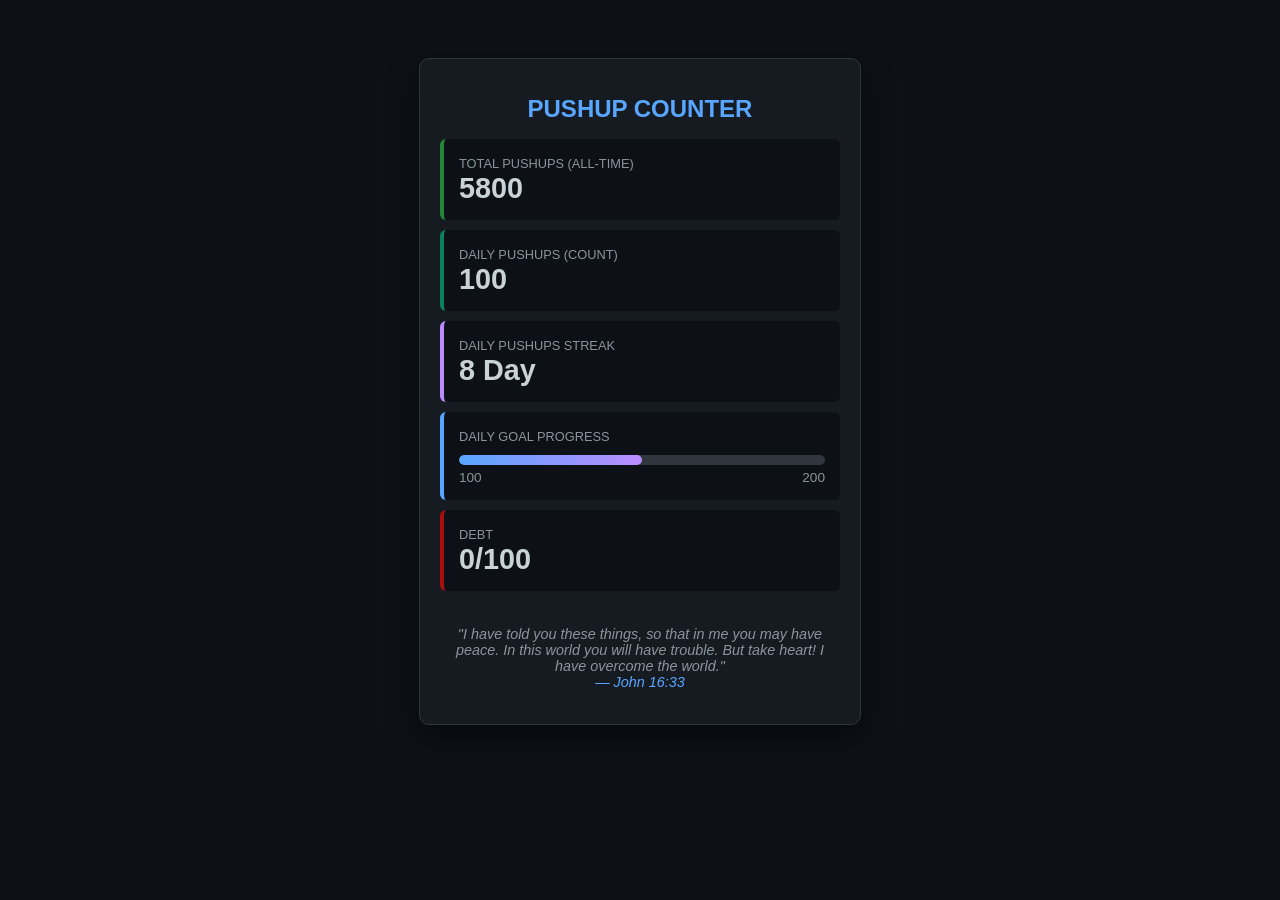
==== index.html @ 9c1dc04c "Update index.html" ====
<!DOCTYPE html>
<html lang="en">
<head>
    <meta charset="UTF-8">
    <title>Matthew // Pushup Counter</title>
    <style>
        body {
            background-color: #0d1117;
            color: #c9d1d9;
            font-family: 'Segoe UI', Tahoma, Geneva, Verdana, sans-serif;
            display: flex;
            justify-content: center;
            padding: 50px;
        }
        .container {
            width: 400px;
            background: #161b22;
            padding: 20px;
            border-radius: 10px;
            border: 1px solid #30363d;
            box-shadow: 0 10px 30px rgba(0,0,0,0.5);
        }
        h1 { color: #58a6ff; text-align: center; font-size: 1.5rem; }
        .stat-box {
            background: #0d1117;
            padding: 15px;
            margin: 10px 0;
            border-radius: 6px;
            border-left: 4px solid #238636;
        }
        .label { font-size: 0.8rem; color: #8b949e; text-transform: uppercase; }
        .value { font-size: 1.8rem; font-weight: bold; display: block; }
        
        .percentage-bar {
            height: 10px;
            background: #30363d;
            border-radius: 5px;
            margin-top: 10px;
            overflow: hidden;
        }
        .percentage-fill {
            height: 100%;
            width: 0%; 
            background: linear-gradient(90deg, #58a6ff, #bc8cff);
            border-radius: 5px;
            transition: width 0.8s ease-in-out; 
        }
        
        .progress-labels {
            display: flex;
            justify-content: space-between;
            margin-top: 5px;
            font-size: 0.85rem;
            color: #8b949e;
        }

        .quote-container {
            min-height: 60px;
            display: flex;
            flex-direction: column;
            align-items: center;
            justify-content: center;
            margin-top: 20px;
        }
        .quote { 
            font-style: italic; 
            font-size: 0.9rem; 
            color: #8b949e; 
            text-align: center; 
        }
        strong { color: #58a6ff; font-weight: normal; }
    </style>
</head>
<body>

<div class="container">
    <h1>PUSHUP COUNTER</h1>
    
    <div class="stat-box">
        <span class="label">Total Pushups (All-Time)</span>
        <span class="value">5800</span>
    </div>

    <div class="stat-box" style="border-left-color: #0b8160;">
        <span class="label">Daily Pushups (Count)</span>
        <span class="value" id="current-count">100</span>
    </div>

    <div class="stat-box" style="border-left-color: #bc8cff;">
        <span class="label">Daily Pushups Streak</span>
        <span class="value">8 Day</span>
    </div>

    <div class="stat-box" style="border-left-color: #58a6ff;">
        <span class="label">Daily Goal Progress</span>
        <div class="percentage-bar">
            <div class="percentage-fill" id="progress-fill"></div>
        </div>
        <div class="progress-labels">
            <span id="start-val">0</span>
            <span id="goal-val">200</span> 
        </div>
    </div>

    <div class="stat-box" style="border-left-color: #a90e0e;">
        <span class="label">Debt</span>
        <span class="value" id="debt-display">0/100</span>
    </div>

    <div class="quote-container">
        <p class="quote" id="quote-text">"Syncing motivation from the cloud..."</p>
    </div>
</div>

<script>
    const currentText = document.getElementById('current-count').innerText;
    const current = parseInt(currentText);
    const goal = parseInt(document.getElementById('goal-val').innerText);
    
    let percentage = (current / goal) * 100;
    if (percentage > 100) percentage = 100;

    setTimeout(() => {
        document.getElementById('progress-fill').style.width = percentage + "%";
        document.getElementById('start-val').innerText = current;
    }, 200);

    const auraQuotes = [
        { text: "May the God of hope fill you with all joy and peace as you trust in him, so that you may overflow with hope by the power of the Holy Spirit.", author: "Romans 15:13" },
        { text: "Trust in the Lord with all your heart, and do not lean on your own understanding. In all your ways acknowledge Him, and He will make your paths straight.", author: "Proverbs 3:5-6" },
        { text: "I have told you these things, so that in me you may have peace. In this world you will have trouble. But take heart! I have overcome the world.", author: "John 16:33" },
        { text: "For I, the LORD your God, hold your right hand; it is I who say to you, 'Fear not, I am the one who helps you.'", author: "Isaiah 41:13" },
        { text: "So do not fear, for I am with you; do not be dismayed, for I am your God. I will strengthen you and help you; I will uphold you with my righteous right hand.", author: "Isaiah 41:10" }
    ];

    function loadLocalQuote() {
        const quoteEl = document.getElementById('quote-text');
        const randomQuote = auraQuotes[Math.floor(Math.random() * auraQuotes.length)];
        quoteEl.innerHTML = `"${randomQuote.text}"<br><strong>— ${randomQuote.author}</strong>`;
    }

    loadLocalQuote();
</script>

</body>
</html>
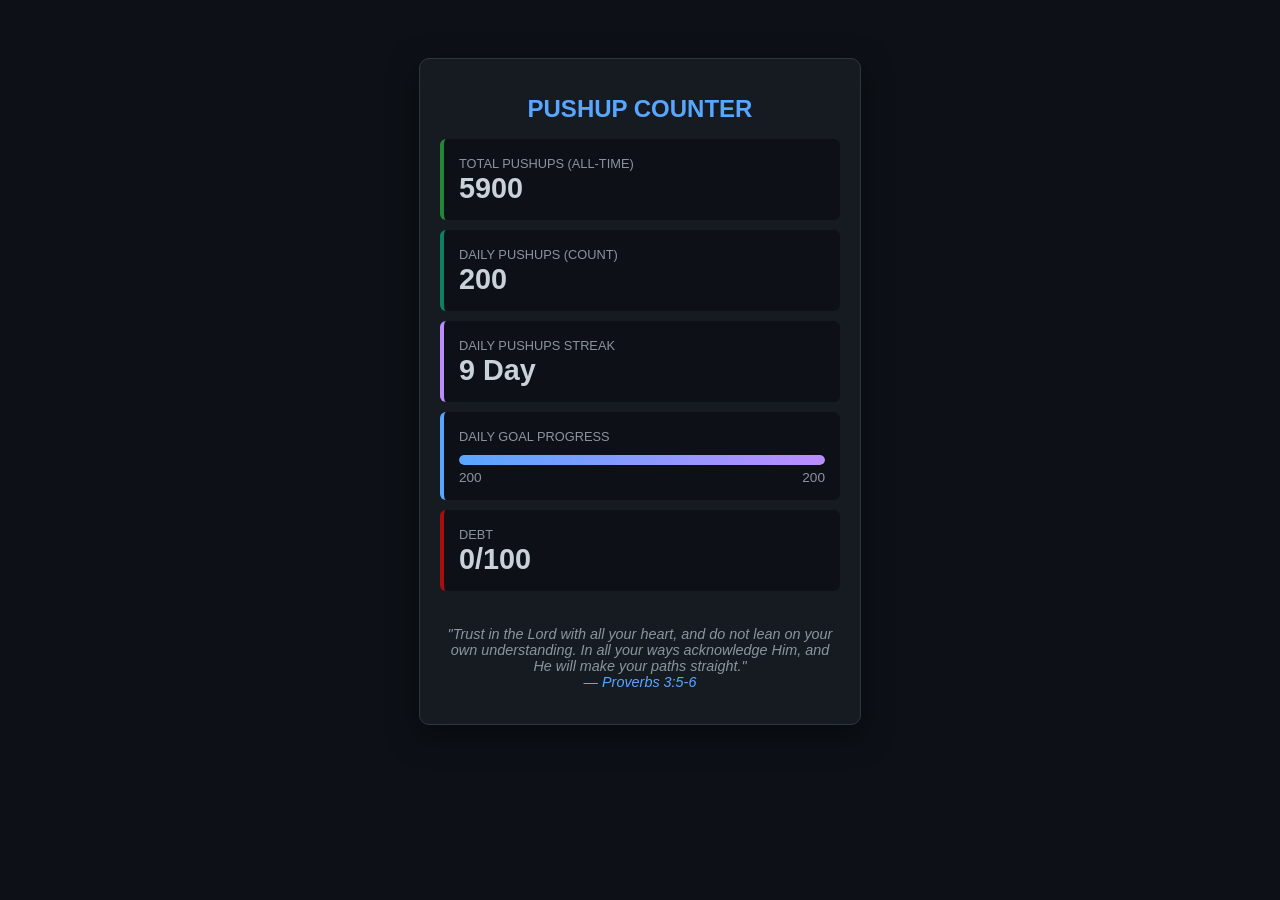
==== commit 0fd6018e: "Update pushup statistics in index.html" ====
--- a/index.html
+++ b/index.html
@@ -78,17 +78,17 @@
     
     <div class="stat-box">
         <span class="label">Total Pushups (All-Time)</span>
-        <span class="value">5800</span>
+        <span class="value">5900</span>
     </div>
 
     <div class="stat-box" style="border-left-color: #0b8160;">
         <span class="label">Daily Pushups (Count)</span>
-        <span class="value" id="current-count">100</span>
+        <span class="value" id="current-count">200</span>
     </div>
 
     <div class="stat-box" style="border-left-color: #bc8cff;">
         <span class="label">Daily Pushups Streak</span>
-        <span class="value">8 Day</span>
+        <span class="value">9 Day</span>
     </div>
 
     <div class="stat-box" style="border-left-color: #58a6ff;">
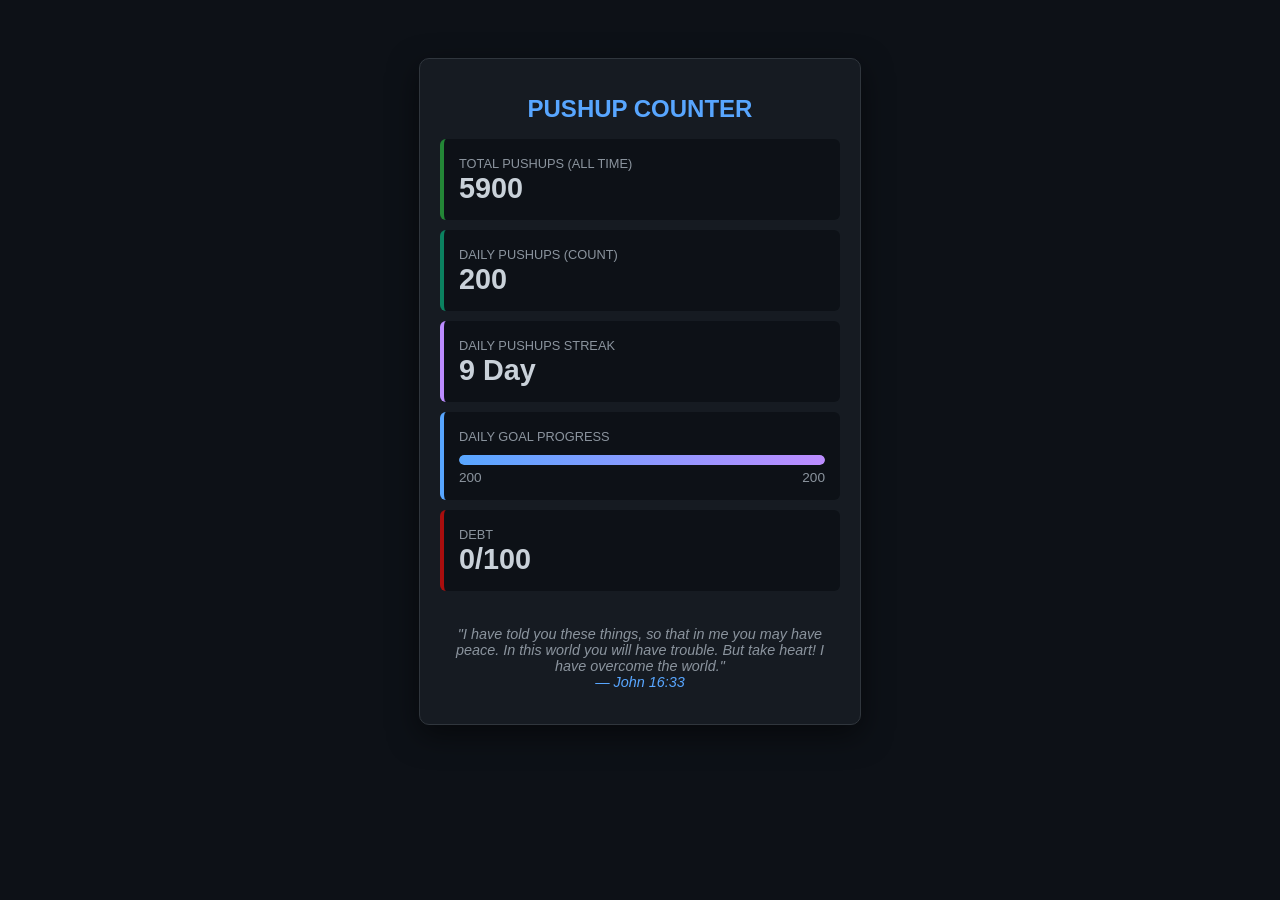
==== commit 846ecdb7: "Fix label text formatting in index.html" ====
--- a/index.html
+++ b/index.html
@@ -77,7 +77,7 @@
     <h1>PUSHUP COUNTER</h1>
     
     <div class="stat-box">
-        <span class="label">Total Pushups (All-Time)</span>
+        <span class="label">Total Pushups (All Time)</span>
         <span class="value">5900</span>
     </div>
 
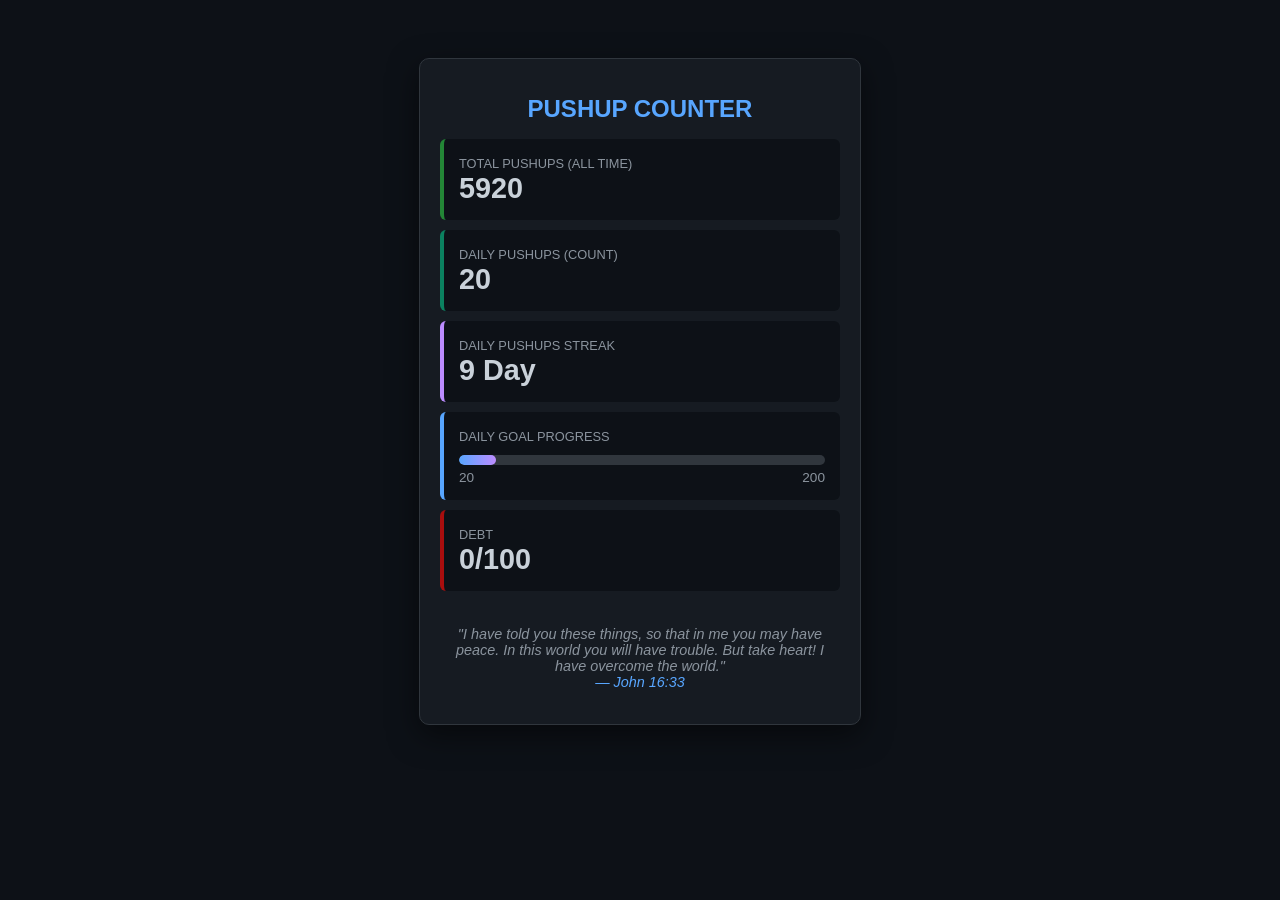
==== commit fa8bc19b: "Update index.html" ====
--- a/index.html
+++ b/index.html
@@ -78,12 +78,12 @@
     
     <div class="stat-box">
         <span class="label">Total Pushups (All Time)</span>
-        <span class="value">5900</span>
+        <span class="value">5920</span>
     </div>
 
     <div class="stat-box" style="border-left-color: #0b8160;">
         <span class="label">Daily Pushups (Count)</span>
-        <span class="value" id="current-count">200</span>
+        <span class="value" id="current-count">20</span>
     </div>
 
     <div class="stat-box" style="border-left-color: #bc8cff;">
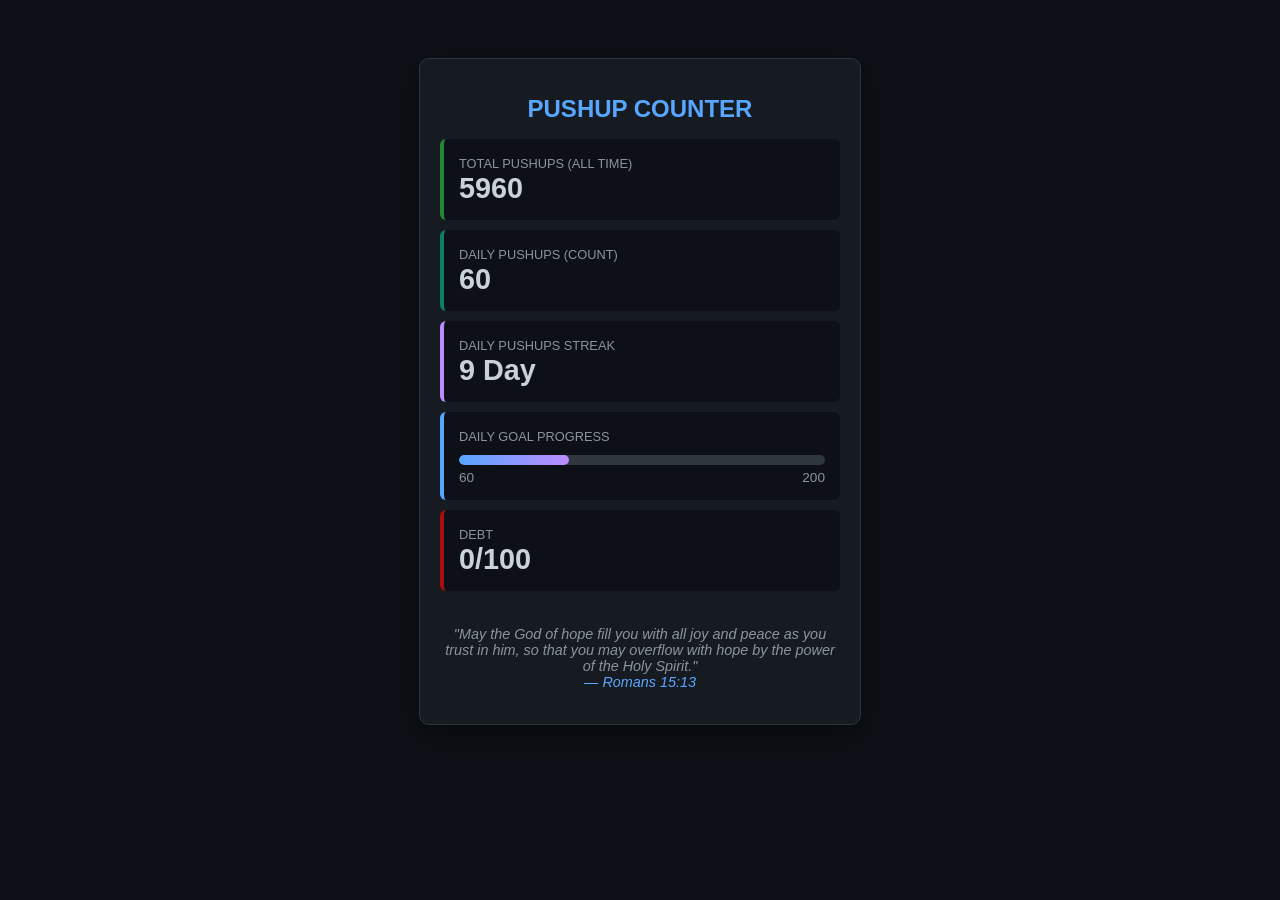
==== commit 865cb4a1: "Update index.html" ====
--- a/index.html
+++ b/index.html
@@ -78,12 +78,12 @@
     
     <div class="stat-box">
         <span class="label">Total Pushups (All Time)</span>
-        <span class="value">5920</span>
+        <span class="value">5960</span>
     </div>
 
     <div class="stat-box" style="border-left-color: #0b8160;">
         <span class="label">Daily Pushups (Count)</span>
-        <span class="value" id="current-count">20</span>
+        <span class="value" id="current-count">60</span>
     </div>
 
     <div class="stat-box" style="border-left-color: #bc8cff;">
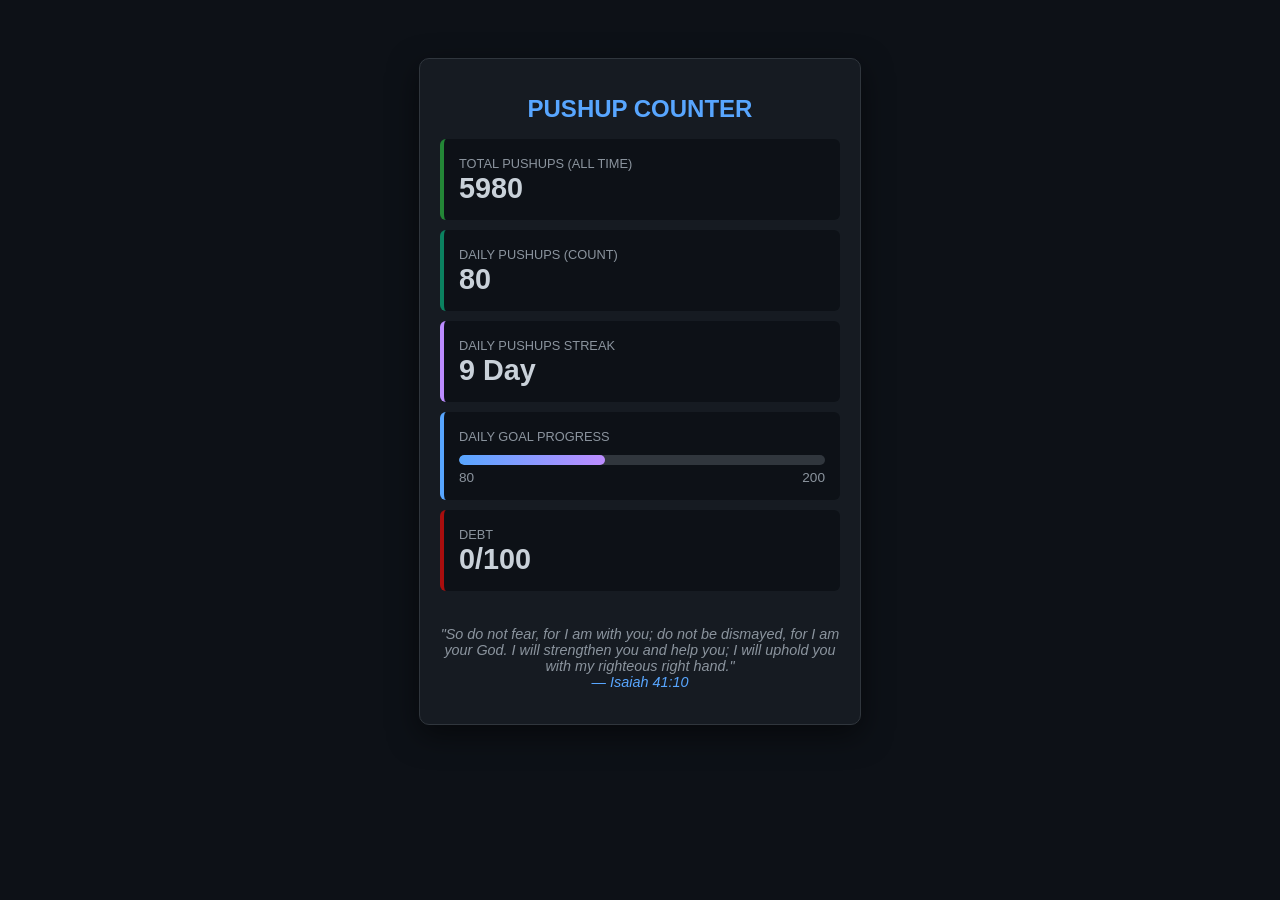
==== commit 719cccf0: "Update index.html" ====
--- a/index.html
+++ b/index.html
@@ -78,12 +78,12 @@
     
     <div class="stat-box">
         <span class="label">Total Pushups (All Time)</span>
-        <span class="value">5960</span>
+        <span class="value">5980</span>
     </div>
 
     <div class="stat-box" style="border-left-color: #0b8160;">
         <span class="label">Daily Pushups (Count)</span>
-        <span class="value" id="current-count">60</span>
+        <span class="value" id="current-count">80</span>
     </div>
 
     <div class="stat-box" style="border-left-color: #bc8cff;">
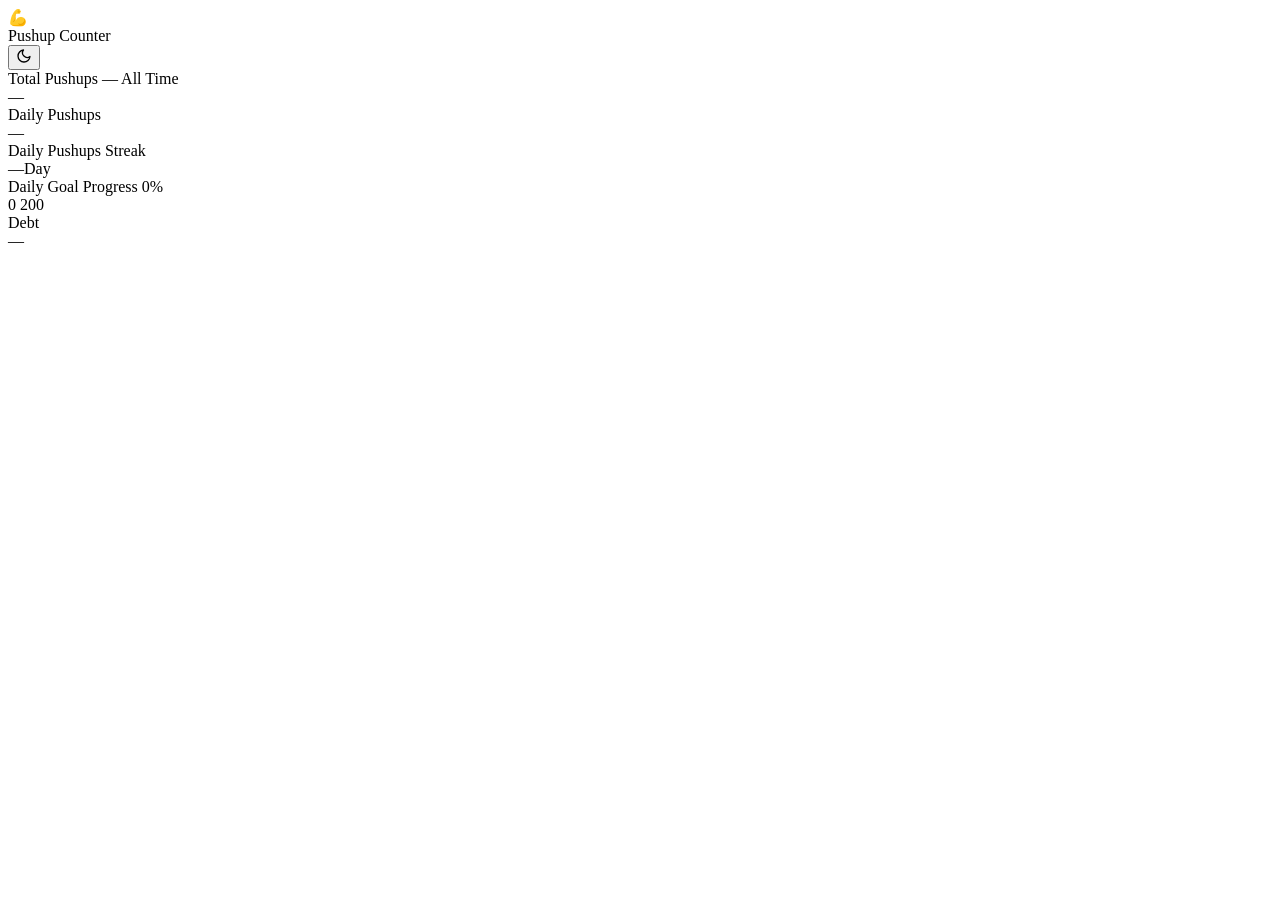
==== commit b395c0f8: "Update index.html" ====
--- a/index.html
+++ b/index.html
@@ -1,146 +1,72 @@
 <!DOCTYPE html>
-<html lang="en">
+<html lang="en" data-theme="dark">
 <head>
-    <meta charset="UTF-8">
-    <title>Matthew // Pushup Counter</title>
-    <style>
-        body {
-            background-color: #0d1117;
-            color: #c9d1d9;
-            font-family: 'Segoe UI', Tahoma, Geneva, Verdana, sans-serif;
-            display: flex;
-            justify-content: center;
-            padding: 50px;
-        }
-        .container {
-            width: 400px;
-            background: #161b22;
-            padding: 20px;
-            border-radius: 10px;
-            border: 1px solid #30363d;
-            box-shadow: 0 10px 30px rgba(0,0,0,0.5);
-        }
-        h1 { color: #58a6ff; text-align: center; font-size: 1.5rem; }
-        .stat-box {
-            background: #0d1117;
-            padding: 15px;
-            margin: 10px 0;
-            border-radius: 6px;
-            border-left: 4px solid #238636;
-        }
-        .label { font-size: 0.8rem; color: #8b949e; text-transform: uppercase; }
-        .value { font-size: 1.8rem; font-weight: bold; display: block; }
-        
-        .percentage-bar {
-            height: 10px;
-            background: #30363d;
-            border-radius: 5px;
-            margin-top: 10px;
-            overflow: hidden;
-        }
-        .percentage-fill {
-            height: 100%;
-            width: 0%; 
-            background: linear-gradient(90deg, #58a6ff, #bc8cff);
-            border-radius: 5px;
-            transition: width 0.8s ease-in-out; 
-        }
-        
-        .progress-labels {
-            display: flex;
-            justify-content: space-between;
-            margin-top: 5px;
-            font-size: 0.85rem;
-            color: #8b949e;
-        }
-
-        .quote-container {
-            min-height: 60px;
-            display: flex;
-            flex-direction: column;
-            align-items: center;
-            justify-content: center;
-            margin-top: 20px;
-        }
-        .quote { 
-            font-style: italic; 
-            font-size: 0.9rem; 
-            color: #8b949e; 
-            text-align: center; 
-        }
-        strong { color: #58a6ff; font-weight: normal; }
-    </style>
+  <meta charset="UTF-8">
+  <meta name="viewport" content="width=device-width, initial-scale=1.0">
+  <title>Matthew // Pushup Counter</title>
+  <link rel="preconnect" href="https://fonts.googleapis.com">
+  <link rel="preconnect" href="https://fonts.gstatic.com" crossorigin>
+  <link href="https://fonts.googleapis.com/css2?family=Inter:wght@300;400;500;600;700;800&display=swap" rel="stylesheet">
+  <link rel="stylesheet" href="styles.css">
 </head>
 <body>
+  <div class="app">
 
-<div class="container">
-    <h1>PUSHUP COUNTER</h1>
-    
-    <div class="stat-box">
-        <span class="label">Total Pushups (All Time)</span>
-        <span class="value">5980</span>
+    <header>
+      <div class="logo">
+        <div class="logo-icon">💪</div>
+        <span>Pushup Counter</span>
+      </div>
+      <div class="header-controls">
+        <button class="icon-btn" id="theme-toggle" title="Toggle theme">
+          <svg width="16" height="16" viewBox="0 0 24 24" fill="none" stroke="currentColor" stroke-width="2" stroke-linecap="round" stroke-linejoin="round">
+            <path d="M21 12.79A9 9 0 1 1 11.21 3 7 7 0 0 0 21 12.79z"/>
+          </svg>
+        </button>
+      </div>
+    </header>
+
+    <div class="stat-card" style="--accent-color: #3B82F6;">
+      <div class="stat-label">Total Pushups — All Time</div>
+      <div class="stat-value" id="stat-total">—</div>
     </div>
 
-    <div class="stat-box" style="border-left-color: #0b8160;">
-        <span class="label">Daily Pushups (Count)</span>
-        <span class="value" id="current-count">80</span>
+    <div class="stat-card" style="--accent-color: #22C55E;">
+      <div class="stat-label">Daily Pushups</div>
+      <div class="stat-value" id="stat-today">—</div>
     </div>
 
-    <div class="stat-box" style="border-left-color: #bc8cff;">
-        <span class="label">Daily Pushups Streak</span>
-        <span class="value">9 Day</span>
+    <div class="stat-card" style="--accent-color: #A855F7;">
+      <div class="stat-label">Daily Pushups Streak</div>
+      <div class="stat-value" id="stat-streak">—<span class="stat-unit">Day</span></div>
     </div>
 
-    <div class="stat-box" style="border-left-color: #58a6ff;">
-        <span class="label">Daily Goal Progress</span>
-        <div class="percentage-bar">
-            <div class="percentage-fill" id="progress-fill"></div>
-        </div>
-        <div class="progress-labels">
-            <span id="start-val">0</span>
-            <span id="goal-val">200</span> 
-        </div>
+    <div class="progress-card">
+      <div class="progress-header">
+        <span class="progress-label">Daily Goal Progress</span>
+        <span class="progress-pct" id="progress-pct">0%</span>
+      </div>
+      <div class="progress-track">
+        <div class="progress-fill" id="progress-fill"></div>
+      </div>
+      <div class="progress-range">
+        <span id="progress-range-start">0</span>
+        <span id="progress-range-end">200</span>
+      </div>
     </div>
 
-    <div class="stat-box" style="border-left-color: #a90e0e;">
-        <span class="label">Debt</span>
-        <span class="value" id="debt-display">0/100</span>
+    <div class="stat-card" style="--accent-color: #EF4444;">
+      <div class="stat-label">Debt</div>
+      <div class="stat-value" id="stat-debt">—</div>
     </div>
 
-    <div class="quote-container">
-        <p class="quote" id="quote-text">"Syncing motivation from the cloud..."</p>
+    <div class="quote-card">
+      <p class="quote-text" id="quote-text"></p>
+      <span class="quote-author" id="quote-author"></span>
     </div>
-</div>
 
-<script>
-    const currentText = document.getElementById('current-count').innerText;
-    const current = parseInt(currentText);
-    const goal = parseInt(document.getElementById('goal-val').innerText);
-    
-    let percentage = (current / goal) * 100;
-    if (percentage > 100) percentage = 100;
+  </div>
 
-    setTimeout(() => {
-        document.getElementById('progress-fill').style.width = percentage + "%";
-        document.getElementById('start-val').innerText = current;
-    }, 200);
-
-    const auraQuotes = [
-        { text: "May the God of hope fill you with all joy and peace as you trust in him, so that you may overflow with hope by the power of the Holy Spirit.", author: "Romans 15:13" },
-        { text: "Trust in the Lord with all your heart, and do not lean on your own understanding. In all your ways acknowledge Him, and He will make your paths straight.", author: "Proverbs 3:5-6" },
-        { text: "I have told you these things, so that in me you may have peace. In this world you will have trouble. But take heart! I have overcome the world.", author: "John 16:33" },
-        { text: "For I, the LORD your God, hold your right hand; it is I who say to you, 'Fear not, I am the one who helps you.'", author: "Isaiah 41:13" },
-        { text: "So do not fear, for I am with you; do not be dismayed, for I am your God. I will strengthen you and help you; I will uphold you with my righteous right hand.", author: "Isaiah 41:10" }
-    ];
-
-    function loadLocalQuote() {
-        const quoteEl = document.getElementById('quote-text');
-        const randomQuote = auraQuotes[Math.floor(Math.random() * auraQuotes.length)];
-        quoteEl.innerHTML = `"${randomQuote.text}"<br><strong>— ${randomQuote.author}</strong>`;
-    }
-
-    loadLocalQuote();
-</script>
-
+  <script src="app.js"></script>
 </body>
 </html>
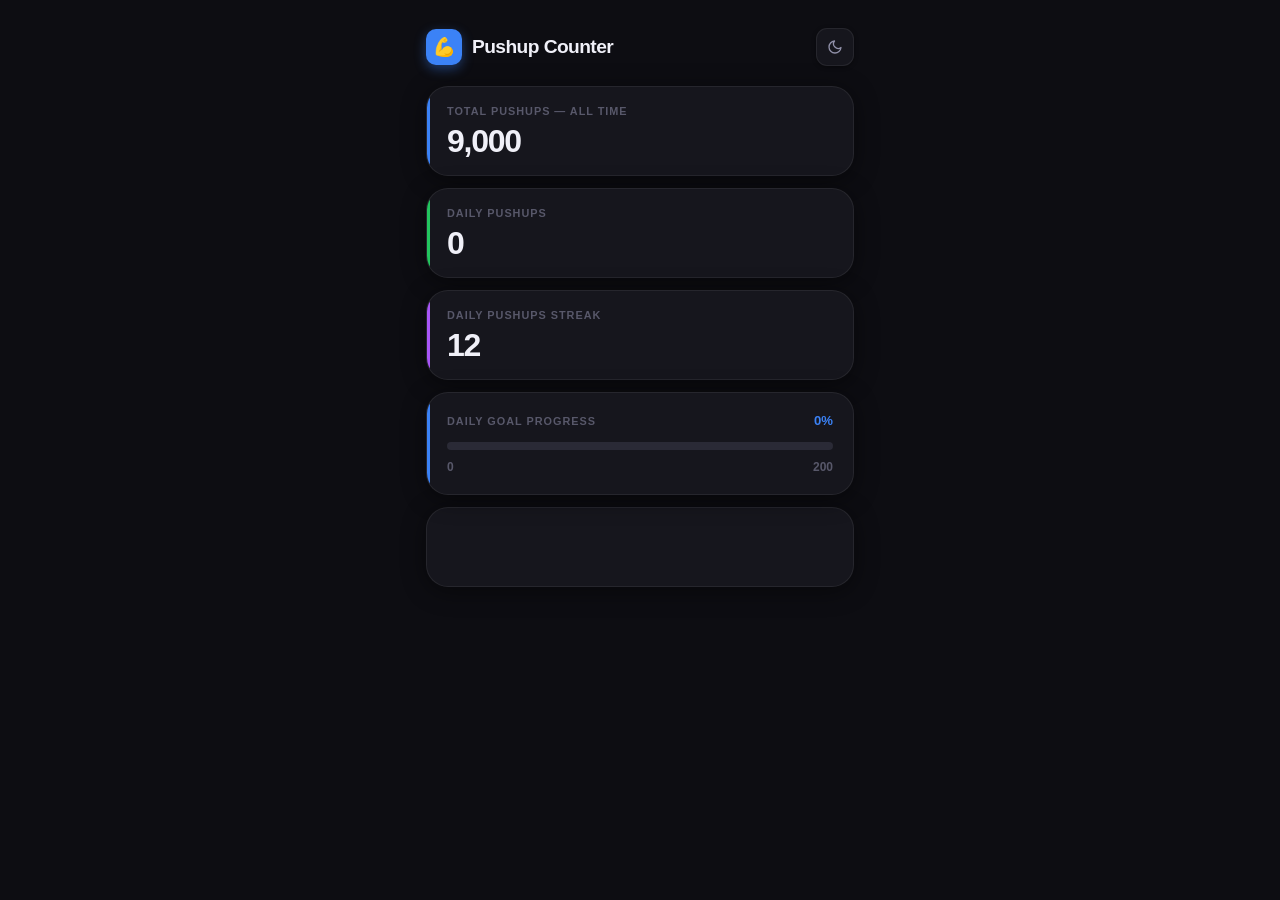
==== commit 4704fca1: "Update index.html" ====
--- a/index.html
+++ b/index.html
@@ -55,11 +55,6 @@
       </div>
     </div>
 
-    <div class="stat-card" style="--accent-color: #EF4444;">
-      <div class="stat-label">Debt</div>
-      <div class="stat-value" id="stat-debt">—</div>
-    </div>
-
     <div class="quote-card">
       <p class="quote-text" id="quote-text"></p>
       <span class="quote-author" id="quote-author"></span>
--- a/styles.css
+++ b/styles.css
@@ -0,0 +1,283 @@
+*, *::before, *::after {
+  box-sizing: border-box;
+  margin: 0;
+  padding: 0;
+}
+
+:root {
+  --accent: #3B82F6;
+  --accent-rgb: 59, 130, 246;
+}
+
+[data-theme="dark"] {
+  --bg: #0D0D12;
+  --surface: #16161D;
+  --surface-2: #1E1E27;
+  --surface-3: #2A2A36;
+  --surface-4: #36364A;
+  --text: #F0F0F8;
+  --text-2: #9090A8;
+  --text-3: #58586A;
+  --border: rgba(255, 255, 255, 0.07);
+  --shadow-sm: 0 1px 4px rgba(0, 0, 0, 0.4);
+  --shadow-md: 0 4px 24px rgba(0, 0, 0, 0.45);
+  --shadow-lg: 0 12px 48px rgba(0, 0, 0, 0.6);
+}
+
+[data-theme="light"] {
+  --bg: #F0F4FF;
+  --surface: #FFFFFF;
+  --surface-2: #E8EEFF;
+  --surface-3: #D8E3FF;
+  --surface-4: #C4D4FF;
+  --text: #18181F;
+  --text-2: #5A5A70;
+  --text-3: #ABABC0;
+  --border: rgba(0, 0, 0, 0.07);
+  --shadow-sm: 0 1px 4px rgba(0, 0, 0, 0.05);
+  --shadow-md: 0 4px 24px rgba(0, 0, 0, 0.09);
+  --shadow-lg: 0 12px 48px rgba(0, 0, 0, 0.14);
+}
+
+body {
+  font-family: 'Inter', -apple-system, BlinkMacSystemFont, sans-serif;
+  background: var(--bg);
+  color: var(--text);
+  min-height: 100vh;
+  -webkit-font-smoothing: antialiased;
+  transition: background 0.35s ease, color 0.35s ease;
+}
+
+.app {
+  max-width: 460px;
+  margin: 0 auto;
+  padding: 28px 16px 60px;
+  display: flex;
+  flex-direction: column;
+  gap: 12px;
+}
+
+/* ── Header ── */
+
+header {
+  display: flex;
+  align-items: center;
+  justify-content: space-between;
+  margin-bottom: 8px;
+}
+
+.logo {
+  display: flex;
+  align-items: center;
+  gap: 10px;
+  font-size: 1.2rem;
+  font-weight: 800;
+  letter-spacing: -0.03em;
+  color: var(--text);
+  user-select: none;
+}
+
+.logo-icon {
+  width: 36px;
+  height: 36px;
+  background: var(--accent);
+  border-radius: 10px;
+  display: flex;
+  align-items: center;
+  justify-content: center;
+  font-size: 18px;
+  box-shadow: 0 4px 12px rgba(var(--accent-rgb), 0.4);
+  flex-shrink: 0;
+}
+
+.header-controls {
+  display: flex;
+  gap: 8px;
+}
+
+.icon-btn {
+  width: 38px;
+  height: 38px;
+  border-radius: 11px;
+  border: 1px solid var(--border);
+  background: var(--surface);
+  color: var(--text-2);
+  cursor: pointer;
+  display: flex;
+  align-items: center;
+  justify-content: center;
+  transition: all 0.2s ease;
+  box-shadow: var(--shadow-sm);
+  flex-shrink: 0;
+}
+
+.icon-btn:hover {
+  background: var(--surface-2);
+  color: var(--text);
+  border-color: rgba(var(--accent-rgb), 0.3);
+}
+
+/* ── Stat Card ── */
+
+.stat-card {
+  background: var(--surface);
+  border-radius: 22px;
+  padding: 18px 20px;
+  border: 1px solid var(--border);
+  box-shadow: var(--shadow-md);
+  position: relative;
+  overflow: hidden;
+  transition: border-color 0.2s ease;
+}
+
+.stat-card::before {
+  content: '';
+  position: absolute;
+  left: 0;
+  top: 0;
+  bottom: 0;
+  width: 3px;
+  background: var(--accent-color, var(--accent));
+  border-radius: 3px 0 0 3px;
+}
+
+.stat-card:hover {
+  border-color: rgba(var(--accent-rgb), 0.2);
+}
+
+.stat-label {
+  font-size: 0.68rem;
+  font-weight: 700;
+  color: var(--text-3);
+  text-transform: uppercase;
+  letter-spacing: 0.09em;
+  margin-bottom: 8px;
+}
+
+.stat-value {
+  font-size: 2rem;
+  font-weight: 800;
+  letter-spacing: -0.04em;
+  line-height: 1;
+  color: var(--text);
+  font-variant-numeric: tabular-nums;
+}
+
+.stat-unit {
+  font-size: 0.85rem;
+  font-weight: 600;
+  color: var(--text-3);
+  margin-left: 4px;
+  letter-spacing: 0;
+}
+
+/* ── Progress Card ── */
+
+.progress-card {
+  background: var(--surface);
+  border-radius: 22px;
+  padding: 20px;
+  border: 1px solid var(--border);
+  box-shadow: var(--shadow-md);
+  position: relative;
+  overflow: hidden;
+}
+
+.progress-card::before {
+  content: '';
+  position: absolute;
+  left: 0;
+  top: 0;
+  bottom: 0;
+  width: 3px;
+  background: var(--accent);
+  border-radius: 3px 0 0 3px;
+}
+
+.progress-header {
+  display: flex;
+  align-items: center;
+  justify-content: space-between;
+  margin-bottom: 14px;
+}
+
+.progress-label {
+  font-size: 0.68rem;
+  font-weight: 700;
+  color: var(--text-3);
+  text-transform: uppercase;
+  letter-spacing: 0.09em;
+}
+
+.progress-pct {
+  font-size: 0.82rem;
+  font-weight: 700;
+  color: var(--accent);
+}
+
+.progress-track {
+  height: 8px;
+  background: var(--surface-3);
+  border-radius: 4px;
+  overflow: hidden;
+  margin-bottom: 10px;
+}
+
+.progress-fill {
+  height: 100%;
+  width: 0%;
+  background: linear-gradient(90deg, var(--accent), #818CF8);
+  border-radius: 4px;
+  transition: width 0.8s cubic-bezier(0.4, 0, 0.2, 1);
+  box-shadow: 0 0 8px rgba(var(--accent-rgb), 0.4);
+}
+
+.progress-range {
+  display: flex;
+  justify-content: space-between;
+  font-size: 0.75rem;
+  font-weight: 600;
+  color: var(--text-3);
+  font-variant-numeric: tabular-nums;
+}
+
+/* ── Quote Card ── */
+
+.quote-card {
+  background: var(--surface);
+  border-radius: 22px;
+  padding: 20px 22px;
+  border: 1px solid var(--border);
+  box-shadow: var(--shadow-md);
+  min-height: 80px;
+  display: flex;
+  flex-direction: column;
+  justify-content: center;
+  gap: 8px;
+}
+
+.quote-text {
+  font-size: 0.875rem;
+  font-style: italic;
+  color: var(--text-2);
+  line-height: 1.6;
+}
+
+.quote-author {
+  font-size: 0.75rem;
+  font-weight: 700;
+  color: var(--accent);
+  letter-spacing: 0.01em;
+}
+
+/* ── Scrollbar ── */
+
+::-webkit-scrollbar { width: 5px; }
+::-webkit-scrollbar-track { background: transparent; }
+::-webkit-scrollbar-thumb { background: var(--surface-3); border-radius: 4px; }
+
+/* ── Responsive ── */
+
+@media (max-width: 400px) {
+  .stat-value { font-size: 1.7rem; }
+}
